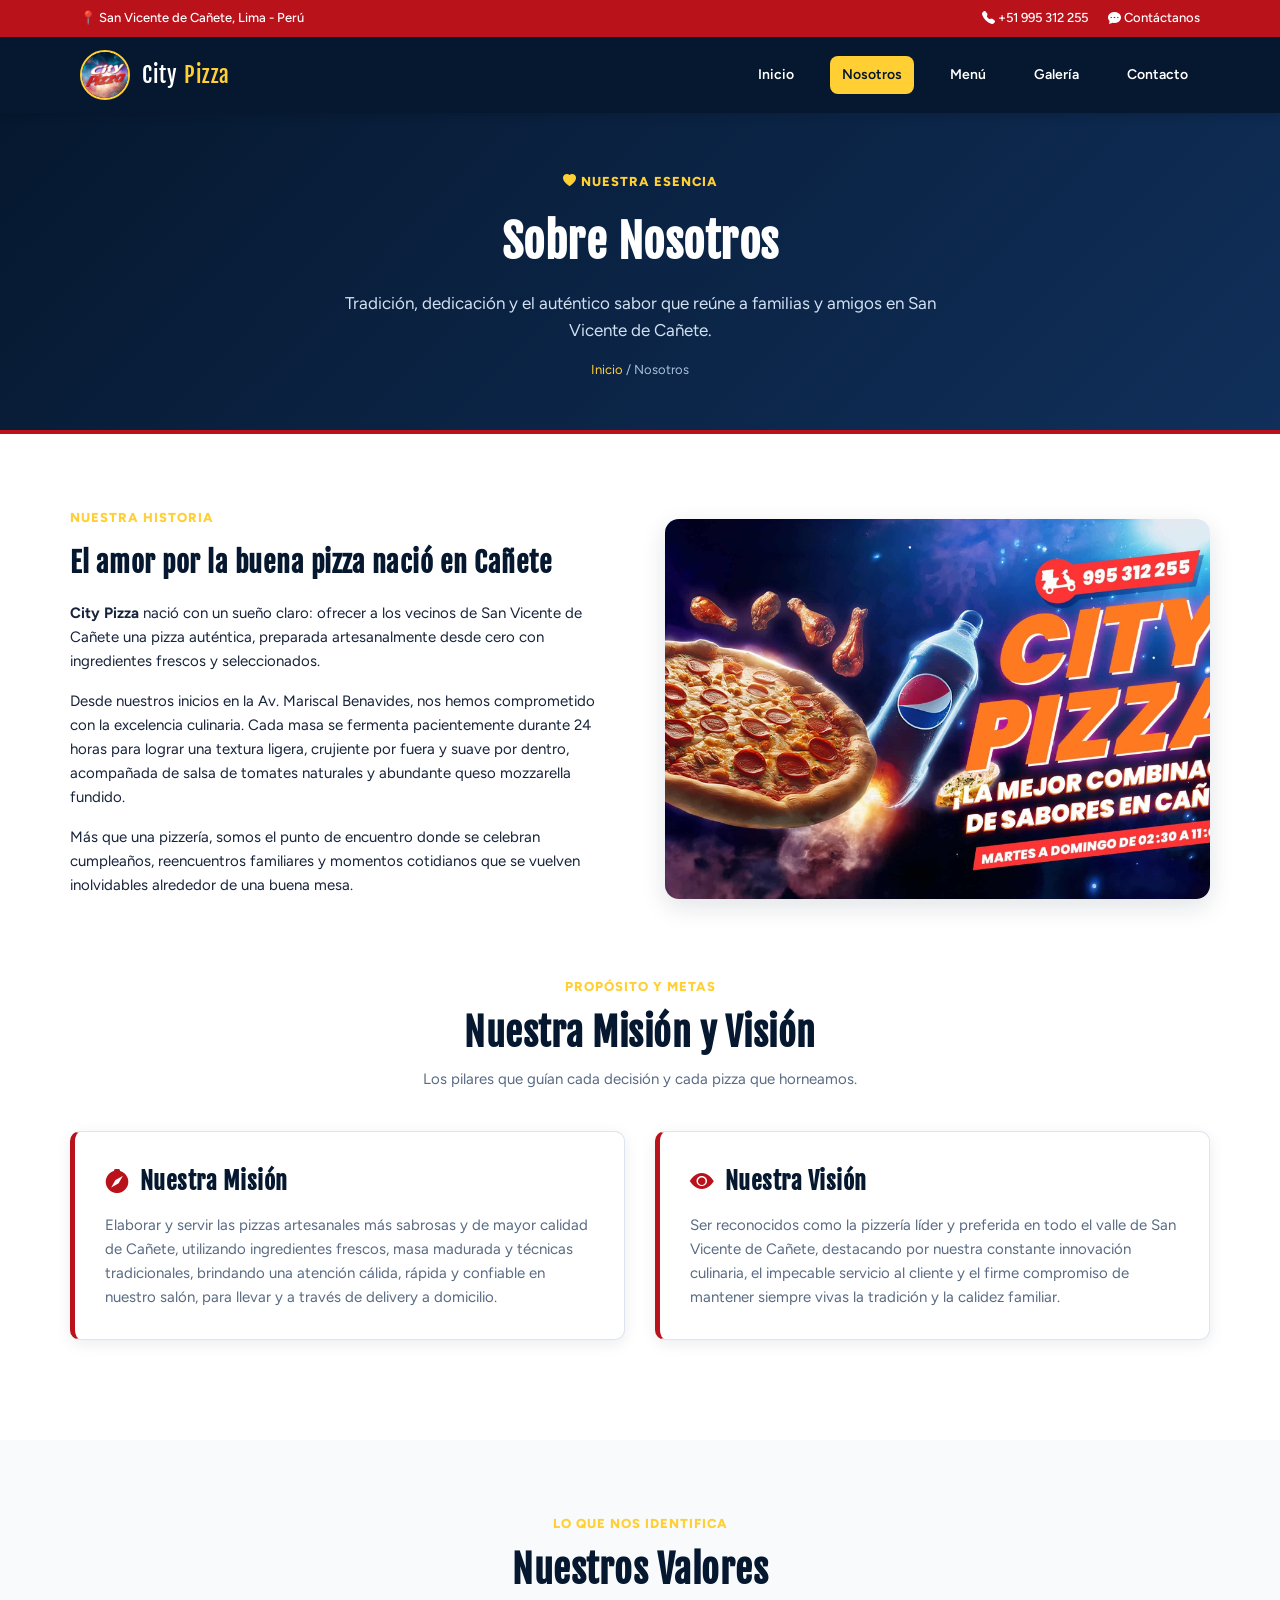
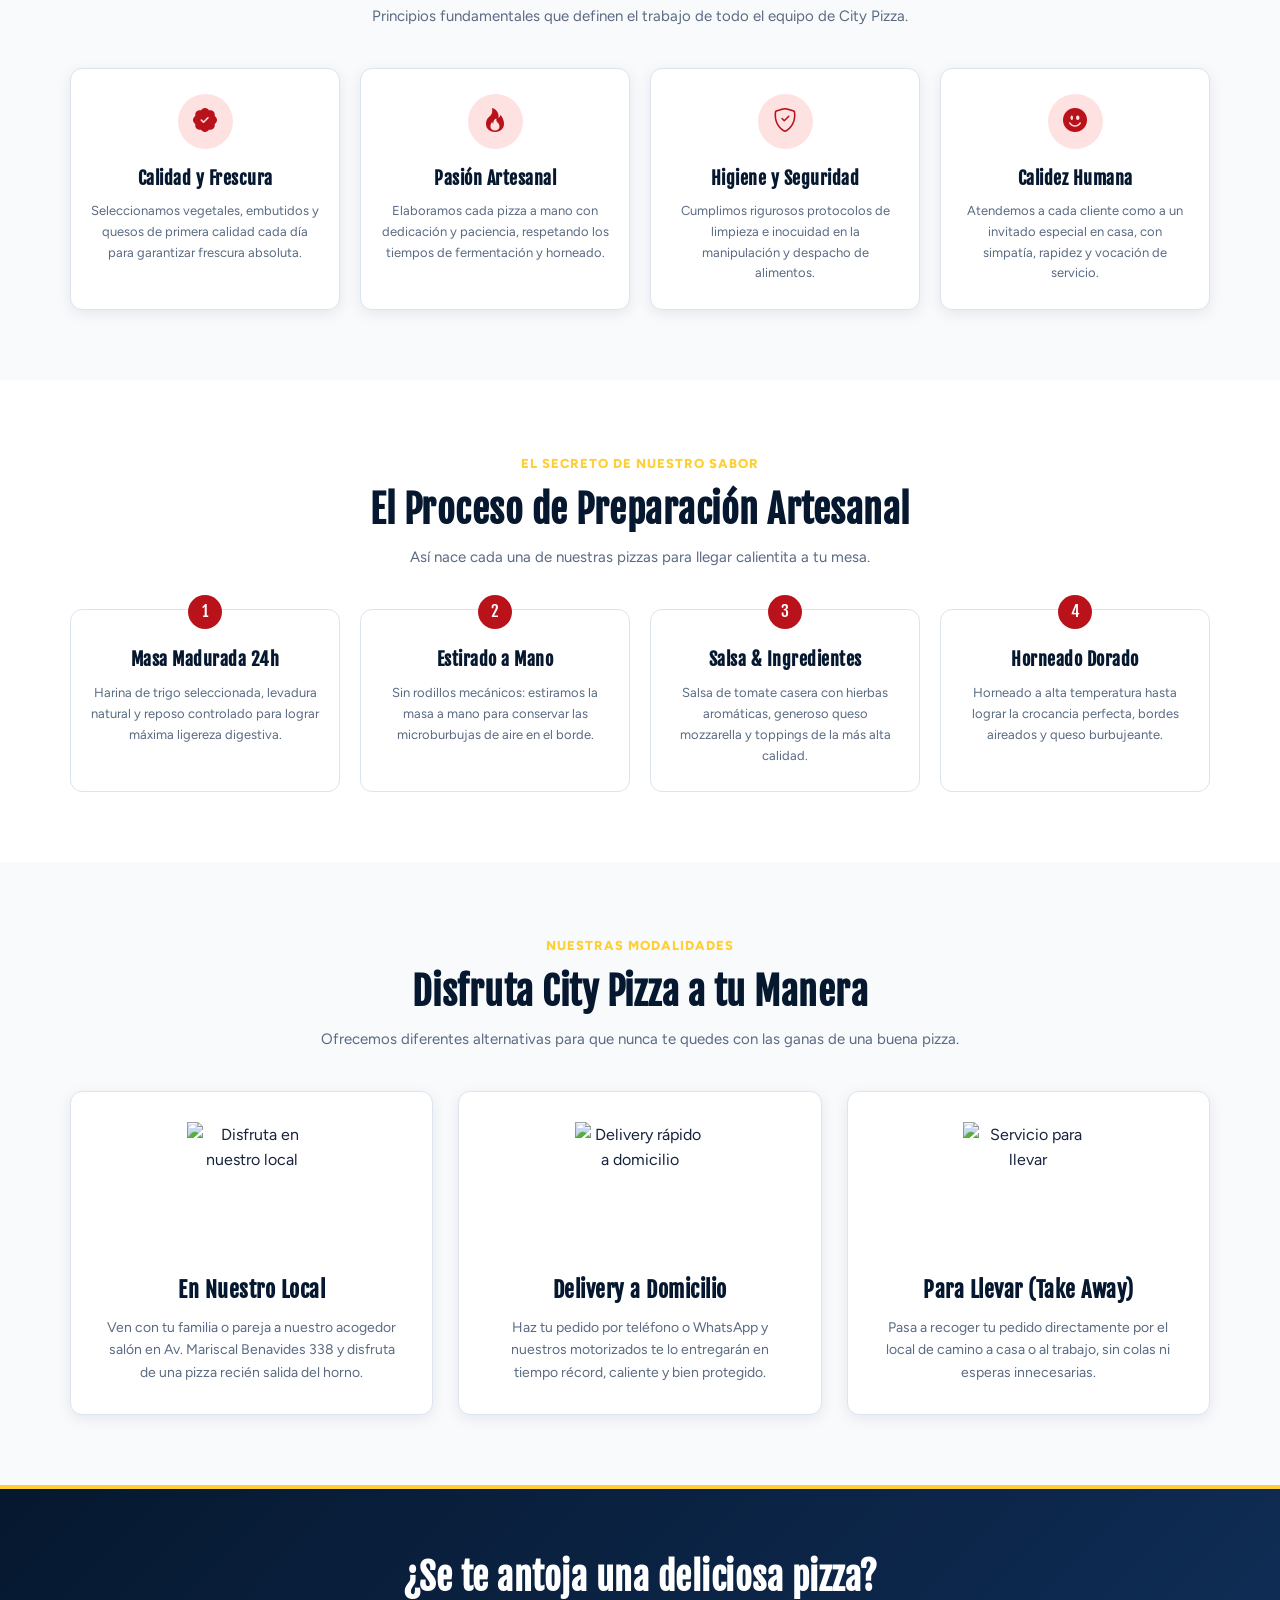
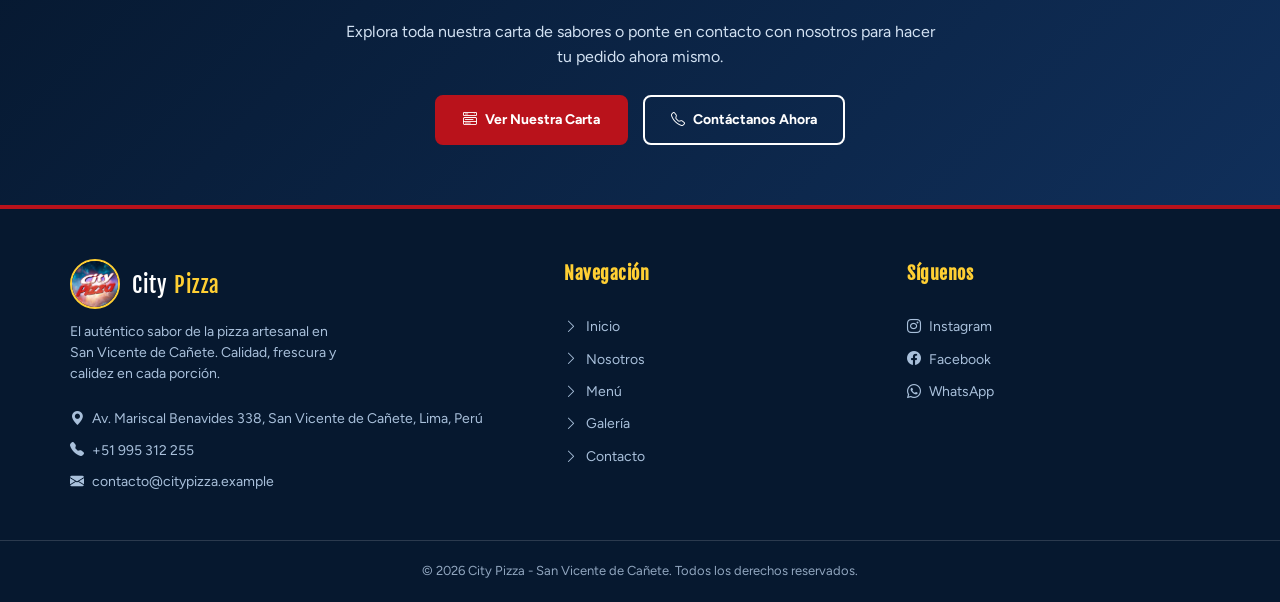
==== nosotros.html @ 76931e7d "feat: Se agregaron 4 páginas y se mejoraron los estilos" ====
<!DOCTYPE html>
<html lang="es">
<head>
    <meta charset="UTF-8">
    <meta name="viewport" content="width=device-width, initial-scale=1.0">
    <meta name="description" content="Conoce la historia, misión, visión y valores de City Pizza en San Vicente de Cañete. Pasión por la auténtica pizza artesanal.">
    <meta name="keywords" content="City Pizza, Nosotros, Historia, San Vicente de Cañete, Pizzería, Misión, Visión">
    <meta name="author" content="City Pizza San Vicente">
    <title>Nosotros | City Pizza San Vicente</title>

    <!-- BOOTSTRAP ICONS -->
    <link rel="stylesheet" href="https://cdn.jsdelivr.net/npm/bootstrap-icons@1.11.3/font/bootstrap-icons.min.css" integrity="sha384-XGjxtQfXaH2tnPFa9x+ruJTuLE3Aa6LhHSWRr1XeTyhezb4abCG4ccI5AkVDxqC+" crossorigin="anonymous">

    <!-- FUENTES DE GOOGLE: Fjalla One para títulos y Figtree para textos -->
    <link rel="preconnect" href="https://fonts.googleapis.com">
    <link rel="preconnect" href="https://fonts.gstatic.com" crossorigin>
    <link href="https://fonts.googleapis.com/css2?family=Figtree:wght@400;500;600;700&family=Fjalla+One&display=swap" rel="stylesheet">

    <!-- ESTILOS PRINCIPALES (PÁGINA NOSOTROS) -->
    <link rel="stylesheet" href="assets/css/nosotros.css">

    <!-- FAVICON -->
    <link rel="icon" type="image/x-icon" href="favicon.ico?v=2">
</head>

<body>

    <div class="encabezado-fijo">
        <!-- BARRA SUPERIOR DE CONTACTO -->
        <div class="top-bar">
            <div class="container top-bar-content">
                <span>📍 San Vicente de Cañete, Lima - Perú</span>
                <div class="top-bar-contact-items">
                    <a href="tel:+51995312255"><i class="bi bi-telephone-fill"></i> +51 995 312 255</a>
                    <a href="contacto.html"><i class="bi bi-chat-dots-fill"></i> Contáctanos</a>
                </div>
            </div>
        </div>

        <!-- CABECERA Y NAVEGACIÓN -->
        <header class="header">
            <div class="container nav-container">
                <a href="index.html" class="logo" aria-label="City Pizza Inicio">
                    <img src="assets/brand/logo.jpg" alt="Logo de City Pizza" class="logo-image">
                    <span class="logo-text">City <span>Pizza</span></span>
                </a>

                <!-- BOTÓN DEL MENÚ HAMBURGUESA -->
                <button class="nav-toggle" type="button"
                    aria-label="Abrir menú"
                    aria-expanded="false"
                    aria-controls="menu-navegacion">
                    <i class="bi bi-list"></i>
                </button>

                <!-- NAVEGACIÓN PRINCIPAL (5 PÁGINAS) -->
                <nav class="nav" id="menu-navegacion">
                    <a href="index.html">Inicio</a>
                    <a href="nosotros.html" aria-current="page">Nosotros</a>
                    <a href="menu.html">Menú</a>
                    <a href="galeria.html">Galería</a>
                    <a href="contacto.html">Contacto</a>
                </nav>
            </div>
        </header>
    </div>

    <!-- ENCABEZADO DE PÁGINA -->
    <header class="page-header">
        <div class="container">
            <span class="hero-tag"><i class="bi bi-heart-fill"></i> NUESTRA ESENCIA</span>
            <h1>Sobre Nosotros</h1>
            <p>
                Tradición, dedicación y el auténtico sabor que reúne a familias y amigos en San Vicente de Cañete.
            </p>
            <div class="breadcrumb">
                <a href="index.html">Inicio</a> / <span>Nosotros</span>
            </div>
        </div>
    </header>

    <main>
        <!-- SECCIÓN 1: HISTORIA -->
        <section class="section section-alt">
            <div class="container">
                <div class="about-story">
                    <div class="about-story-text">
                        <span class="hero-tag">NUESTRA HISTORIA</span>
                        <h3>El amor por la buena pizza nació en Cañete</h3>
                        <p>
                            <strong>City Pizza</strong> nació con un sueño claro: ofrecer a los vecinos de San Vicente de Cañete
                            una pizza auténtica, preparada artesanalmente desde cero con ingredientes frescos y seleccionados.
                        </p>
                        <p>
                            Desde nuestros inicios en la Av. Mariscal Benavides, nos hemos comprometido con la excelencia culinaria.
                            Cada masa se fermenta pacientemente durante 24 horas para lograr una textura ligera, crujiente por fuera y suave por dentro,
                            acompañada de salsa de tomates naturales y abundante queso mozzarella fundido.
                        </p>
                        <p>
                            Más que una pizzería, somos el punto de encuentro donde se celebran cumpleaños, reencuentros familiares
                            y momentos cotidianos que se vuelven inolvidables alrededor de una buena mesa.
                        </p>
                    </div>

                    <div class="about-story-image">
                        <img src="assets/banner.jpg" alt="Pizzas recién horneadas en el local de City Pizza">
                    </div>
                </div>

                <!-- MISIÓN Y VISIÓN -->
                <div class="section-title">
                    <span>PROPÓSITO Y METAS</span>
                    <h2>Nuestra Misión y Visión</h2>
                    <p>Los pilares que guían cada decisión y cada pizza que horneamos.</p>
                </div>

                <div class="mvv-grid">
                    <article class="mvv-card">
                        <h3><i class="bi bi-compass-fill"></i> Nuestra Misión</h3>
                        <p>
                            Elaborar y servir las pizzas artesanales más sabrosas y de mayor calidad de Cañete,
                            utilizando ingredientes frescos, masa madurada y técnicas tradicionales, brindando una atención cálida,
                            rápida y confiable en nuestro salón, para llevar y a través de delivery a domicilio.
                        </p>
                    </article>

                    <article class="mvv-card">
                        <h3><i class="bi bi-eye-fill"></i> Nuestra Visión</h3>
                        <p>
                            Ser reconocidos como la pizzería líder y preferida en todo el valle de San Vicente de Cañete,
                            destacando por nuestra constante innovación culinaria, el impecable servicio al cliente y el firme
                            compromiso de mantener siempre vivas la tradición y la calidez familiar.
                        </p>
                    </article>
                </div>
            </div>
        </section>

        <!-- SECCIÓN 2: VALORES DE LA EMPRESA -->
        <section class="section">
            <div class="container">
                <div class="section-title">
                    <span>LO QUE NOS IDENTIFICA</span>
                    <h2>Nuestros Valores</h2>
                    <p>Principios fundamentales que definen el trabajo de todo el equipo de City Pizza.</p>
                </div>

                <div class="valores-grid">
                    <div class="valor-card">
                        <div class="valor-icon"><i class="bi bi-patch-check-fill"></i></div>
                        <h4>Calidad y Frescura</h4>
                        <p>Seleccionamos vegetales, embutidos y quesos de primera calidad cada día para garantizar frescura absoluta.</p>
                    </div>

                    <div class="valor-card">
                        <div class="valor-icon"><i class="bi bi-fire"></i></div>
                        <h4>Pasión Artesanal</h4>
                        <p>Elaboramos cada pizza a mano con dedicación y paciencia, respetando los tiempos de fermentación y horneado.</p>
                    </div>

                    <div class="valor-card">
                        <div class="valor-icon"><i class="bi bi-shield-check"></i></div>
                        <h4>Higiene y Seguridad</h4>
                        <p>Cumplimos rigurosos protocolos de limpieza e inocuidad en la manipulación y despacho de alimentos.</p>
                    </div>

                    <div class="valor-card">
                        <div class="valor-icon"><i class="bi bi-emoji-smile-fill"></i></div>
                        <h4>Calidez Humana</h4>
                        <p>Atendemos a cada cliente como a un invitado especial en casa, con simpatía, rapidez y vocación de servicio.</p>
                    </div>
                </div>
            </div>
        </section>

        <!-- SECCIÓN 3: PROCESO ARTESANAL -->
        <section class="section section-alt">
            <div class="container">
                <div class="section-title">
                    <span>EL SECRETO DE NUESTRO SABOR</span>
                    <h2>El Proceso de Preparación Artesanal</h2>
                    <p>Así nace cada una de nuestras pizzas para llegar calientita a tu mesa.</p>
                </div>

                <div class="process-grid">
                    <div class="process-step">
                        <div class="process-number">1</div>
                        <h4>Masa Madurada 24h</h4>
                        <p>Harina de trigo seleccionada, levadura natural y reposo controlado para lograr máxima ligereza digestiva.</p>
                    </div>

                    <div class="process-step">
                        <div class="process-number">2</div>
                        <h4>Estirado a Mano</h4>
                        <p>Sin rodillos mecánicos: estiramos la masa a mano para conservar las microburbujas de aire en el borde.</p>
                    </div>

                    <div class="process-step">
                        <div class="process-number">3</div>
                        <h4>Salsa & Ingredientes</h4>
                        <p>Salsa de tomate casera con hierbas aromáticas, generoso queso mozzarella y toppings de la más alta calidad.</p>
                    </div>

                    <div class="process-step">
                        <div class="process-number">4</div>
                        <h4>Horneado Dorado</h4>
                        <p>Horneado a alta temperatura hasta lograr la crocancia perfecta, bordes aireados y queso burbujeante.</p>
                    </div>
                </div>
            </div>
        </section>

        <!-- SECCIÓN 4: MODALIDADES DE ATENCIÓN -->
        <section class="section">
            <div class="container">
                <div class="section-title">
                    <span>NUESTRAS MODALIDADES</span>
                    <h2>Disfruta City Pizza a tu Manera</h2>
                    <p>Ofrecemos diferentes alternativas para que nunca te quedes con las ganas de una buena pizza.</p>
                </div>

                <div class="features">
                    <article class="feature-card">
                        <img class="feature-image" src="assets/pizza.png" alt="Disfruta en nuestro local">
                        <h3>En Nuestro Local</h3>
                        <p>
                            Ven con tu familia o pareja a nuestro acogedor salón en Av. Mariscal Benavides 338 y disfruta de una pizza recién salida del horno.
                        </p>
                    </article>

                    <article class="feature-card">
                        <img class="feature-image" src="assets/delibery.png" alt="Delivery rápido a domicilio">
                        <h3>Delivery a Domicilio</h3>
                        <p>
                            Haz tu pedido por teléfono o WhatsApp y nuestros motorizados te lo entregarán en tiempo récord, caliente y bien protegido.
                        </p>
                    </article>

                    <article class="feature-card">
                        <img class="feature-image" src="assets/parallevar.png" alt="Servicio para llevar">
                        <h3>Para Llevar (Take Away)</h3>
                        <p>
                            Pasa a recoger tu pedido directamente por el local de camino a casa o al trabajo, sin colas ni esperas innecesarias.
                        </p>
                    </article>
                </div>
            </div>
        </section>

        <!-- LLAMADO A LA ACCIÓN (CTA) -->
        <section class="cta-banner">
            <div class="container">
                <h2>¿Se te antoja una deliciosa pizza?</h2>
                <p>Explora toda nuestra carta de sabores o ponte en contacto con nosotros para hacer tu pedido ahora mismo.</p>
                <div class="cta-buttons">
                    <a href="menu.html" class="btn btn-primary"><i class="bi bi-menu-button-wide"></i> Ver Nuestra Carta</a>
                    <a href="contacto.html" class="btn btn-secondary"><i class="bi bi-telephone"></i> Contáctanos Ahora</a>
                </div>
            </div>
        </section>
    </main>

    <!-- FOOTER CON INFORMACIÓN DE CONTACTO COMPLETA -->
    <footer class="footer">
        <div class="container footer-container">
            <div class="footer-brand">
                <a href="index.html" class="logo" aria-label="City Pizza Inicio">
                    <img src="assets/brand/logo.jpg" alt="Logo de City Pizza" class="logo-image">
                    <span class="logo-text">City <span>Pizza</span></span>
                </a>

                <p class="footer-description">
                    El auténtico sabor de la pizza artesanal en San Vicente de Cañete. Calidad, frescura y calidez en cada porción.
                </p>

                <!-- INFORMACIÓN DE CONTACTO COMPLETA (DIRECCIÓN, TELÉFONO Y CORREO) -->
                <address class="footer-contacto">
                    <p><i class="bi bi-geo-alt-fill"></i> Av. Mariscal Benavides 338, San Vicente de Cañete, Lima, Perú</p>
                    <p><i class="bi bi-telephone-fill"></i> <a href="tel:+51995312255">+51 995 312 255</a></p>
                    <p><i class="bi bi-envelope-fill"></i> <a href="mailto:contacto@citypizza.example">contacto@citypizza.example</a></p>
                </address>
            </div>

            <div class="footer-links">
                <h3>Navegación</h3>
                <a href="index.html"><i class="bi bi-chevron-right"></i> Inicio</a>
                <a href="nosotros.html"><i class="bi bi-chevron-right"></i> Nosotros</a>
                <a href="menu.html"><i class="bi bi-chevron-right"></i> Menú</a>
                <a href="galeria.html"><i class="bi bi-chevron-right"></i> Galería</a>
                <a href="contacto.html"><i class="bi bi-chevron-right"></i> Contacto</a>
            </div>

            <div class="footer-social">
                <h3>Síguenos</h3>
                <a href="https://www.instagram.com/citypizza_sanvicente/" target="_blank" rel="noopener noreferrer"><i class="bi bi-instagram"></i> Instagram</a>
                <a href="https://www.facebook.com/YaVieneLaPizza/?locale=es_LA" target="_blank" rel="noopener noreferrer"><i class="bi bi-facebook"></i> Facebook</a>
                <a href="https://wa.me/51995312255" target="_blank" rel="noopener noreferrer"><i class="bi bi-whatsapp"></i> WhatsApp</a>
            </div>
        </div>

        <div class="footer-bottom">
            <p>© 2026 City Pizza - San Vicente de Cañete. Todos los derechos reservados.</p>
        </div>
    </footer>

    <!-- BOTÓN VOLVER ARRIBA -->
    <a href="#inicio" class="scroll-up" title="Volver arriba" aria-label="Volver arriba">
        <i class="bi bi-arrow-up"></i>
    </a>

    <!-- SCRIPT PRINCIPAL -->
    <script src="assets/js/main.js"></script>

</body>
</html>
---- assets/css/nosotros.css ----
/* ===================================================
   CITY PIZZA - NOSOTROS.CSS
   Estilos específicos para nosotros.html (Sobre Nosotros)
   =================================================== */

:root {
    --color-primary: #06182f;
    --color-secondary: #102f5a;
    --color-acento: #ffcf33;
    --color-rojo: #b9121b;
    --color-rojo-hover: #960e15;
    --color-fondo: #f8fafc;
    --color-fondo-card: #ffffff;
    --color-blanco: #ffffff;
    --color-texto: #17233a;
    --color-texto-muted: #596a82;
    --color-borde: #dbe4ef;
    --sombra-suave: 0 4px 15px rgba(6, 24, 47, 0.08);
    --sombra-media: 0 8px 24px rgba(6, 24, 47, 0.12);
}

/* CURSOR PERSONALIZADO Y RESET BÁSICO */
* {
    margin: 0;
    padding: 0;
    box-sizing: border-box;
    cursor: url("../cursor/pizza-cursor.png") 0 18, auto !important;
}

html {
    scroll-behavior: smooth;
}

body {
    font-family: 'Figtree', sans-serif;
    line-height: 1.6;
    color: var(--color-texto);
    background-color: var(--color-fondo);
    overflow-x: hidden;
}

h1, h2, h3, h4, h5, h6 {
    font-family: 'Fjalla One', sans-serif;
    letter-spacing: 0.5px;
}

img {
    display: block;
    max-width: 100%;
    height: auto;
}

a {
    color: inherit;
    text-decoration: none;
    transition: color 0.2s ease;
}

.container {
    width: 92%;
    max-width: 1140px;
    margin: 0 auto;
}

/* ===================================================
   TOP-BAR & HEADER
   =================================================== */
.encabezado-fijo {
    position: sticky;
    top: 0;
    z-index: 1000;
    box-shadow: 0 2px 10px rgba(0, 0, 0, 0.15);
}

.top-bar {
    background-color: var(--color-rojo);
    color: var(--color-blanco);
    padding: 8px 0;
    font-size: 13px;
    font-weight: 500;
}

.top-bar-content {
    display: flex;
    justify-content: space-between;
    align-items: center;
    gap: 15px;
    flex-wrap: wrap;
    padding: 0 10px;
}

.top-bar-contact-items {
    display: flex;
    align-items: center;
    gap: 20px;
}

.top-bar a:hover {
    color: var(--color-acento);
}

.header {
    color: var(--color-blanco);
    background-color: var(--color-primary);
    position: relative;
}

.nav-container {
    min-height: 76px;
    display: flex;
    align-items: center;
    justify-content: space-between;
    position: relative;
    padding: 0 10px;
}

.logo {
    display: flex;
    align-items: center;
    gap: 12px;
    animation: aparecer-izquierda 1.2s ease-out both;
}

.logo-text {
    font-family: 'Fjalla One', sans-serif;
    font-size: 22px;
    color: var(--color-blanco);
    letter-spacing: 1px;
}

.logo-text span {
    color: var(--color-acento);
}

@keyframes aparecer-izquierda {
    0% {
        transform: translateX(-40px);
        opacity: 0;
    }
    100% {
        transform: translateX(0);
        opacity: 1;
    }
}

.logo-image {
    width: 50px;
    height: 50px;
    object-fit: cover;
    border-radius: 50%;
    border: 2px solid var(--color-acento);
}

/* NAVEGACIÓN */
.nav {
    display: flex;
    align-items: center;
    gap: 24px;
}

.nav a {
    font-size: 14px;
    font-weight: 600;
    color: var(--color-blanco);
    padding: 8px 12px;
    border-radius: 8px;
    transition: all 0.25s ease;
}

.nav a:hover {
    color: var(--color-acento);
}

.nav a[aria-current="page"] {
    background-color: var(--color-acento);
    color: var(--color-primary);
}

.nav-toggle {
    display: none;
    background: none;
    border: none;
    color: var(--color-blanco);
    font-size: 30px;
    cursor: pointer;
    padding: 5px;
    line-height: 1;
    border-radius: 6px;
}

/* ===================================================
   BOTONES Y GENERALES
   =================================================== */
.btn {
    display: inline-flex;
    align-items: center;
    justify-content: center;
    gap: 8px;
    padding: 12px 26px;
    border: 2px solid transparent;
    border-radius: 8px;
    font-size: 14px;
    font-weight: 700;
    transition: all 0.25s ease;
    text-align: center;
}

.btn-primary {
    border-color: var(--color-rojo);
    color: var(--color-blanco);
    background-color: var(--color-rojo);
}

.btn-primary:hover {
    background-color: var(--color-rojo-hover);
    border-color: var(--color-rojo-hover);
    color: var(--color-blanco);
    transform: translateY(-2px);
}

.btn-secondary {
    border-color: var(--color-blanco);
    color: var(--color-blanco);
    background-color: transparent;
}

.btn-secondary:hover {
    color: var(--color-primary);
    background-color: var(--color-blanco);
    transform: translateY(-2px);
}

.section {
    padding: 70px 0;
}

.section-alt {
    background-color: var(--color-blanco);
}

.section-title {
    max-width: 720px;
    margin: 0 auto 40px;
    text-align: center;
}

.section-title span,
.hero-tag {
    display: inline-block;
    margin-bottom: 12px;
    color: var(--color-acento);
    font-size: 13px;
    font-weight: 800;
    letter-spacing: 1px;
    text-transform: uppercase;
}

.section-title h2 {
    margin-bottom: 12px;
    color: var(--color-primary);
    font-size: 38px;
    line-height: 1.2;
}

.section-title p {
    color: var(--color-texto-muted);
    font-size: 15px;
}

/* ===================================================
   ENCABEZADO DE PÁGINA (PAGE HEADER)
   =================================================== */
.page-header {
    background: linear-gradient(135deg, var(--color-primary) 0%, var(--color-secondary) 100%);
    color: var(--color-blanco);
    padding: 55px 0 50px;
    text-align: center;
    position: relative;
    border-bottom: 4px solid var(--color-rojo);
}

.page-header h1 {
    font-size: 46px;
    margin-bottom: 12px;
    color: var(--color-blanco);
}

.page-header p {
    font-size: 17px;
    color: #d2e1f2;
    max-width: 650px;
    margin: 0 auto;
}

.breadcrumb {
    margin-top: 15px;
    font-size: 13px;
    color: #a9c0db;
}

.breadcrumb a {
    color: var(--color-acento);
}

.breadcrumb a:hover {
    text-decoration: underline;
}

/* ===================================================
   SECCIÓN HISTORIA (ABOUT STORY)
   =================================================== */
.about-story {
    display: grid;
    grid-template-columns: 1fr 1fr;
    gap: 50px;
    align-items: center;
    margin-bottom: 60px;
}

.about-story-text h3 {
    font-size: 28px;
    color: var(--color-primary);
    margin-bottom: 15px;
}

.about-story-text p {
    margin-bottom: 16px;
    color: var(--color-texto);
    font-size: 15px;
}

.about-story-image {
    border-radius: 14px;
    overflow: hidden;
    box-shadow: var(--sombra-media);
}

.about-story-image img {
    width: 100%;
    height: 380px;
    object-fit: cover;
}

/* ===================================================
   MISIÓN Y VISIÓN (GRID)
   =================================================== */
.mvv-grid {
    display: grid;
    grid-template-columns: repeat(2, 1fr);
    gap: 30px;
    margin-bottom: 30px;
}

.mvv-card {
    background-color: var(--color-blanco);
    border: 1px solid var(--color-borde);
    border-left: 5px solid var(--color-rojo);
    border-radius: 10px;
    padding: 30px;
    box-shadow: var(--sombra-suave);
}

.mvv-card h3 {
    color: var(--color-primary);
    font-size: 24px;
    margin-bottom: 12px;
    display: flex;
    align-items: center;
    gap: 10px;
}

.mvv-card h3 i {
    color: var(--color-rojo);
}

.mvv-card p {
    color: var(--color-texto-muted);
    font-size: 15px;
}

/* ===================================================
   VALORES DE LA EMPRESA (GRID)
   =================================================== */
.valores-grid {
    display: grid;
    grid-template-columns: repeat(4, 1fr);
    gap: 20px;
    margin-top: 30px;
}

.valor-card {
    background-color: var(--color-blanco);
    border: 1px solid var(--color-borde);
    border-radius: 12px;
    padding: 25px 20px;
    text-align: center;
    box-shadow: var(--sombra-suave);
    transition: transform 0.25s ease;
}

.valor-card:hover {
    transform: translateY(-5px);
}

.valor-icon {
    width: 55px;
    height: 55px;
    margin: 0 auto 15px;
    display: grid;
    place-items: center;
    background-color: #fee2e2;
    color: var(--color-rojo);
    font-size: 24px;
    border-radius: 50%;
}

.valor-card h4 {
    font-size: 18px;
    color: var(--color-primary);
    margin-bottom: 8px;
}

.valor-card p {
    font-size: 13px;
    color: var(--color-texto-muted);
}

/* ===================================================
   PROCESO DE PREPARACIÓN ARTESANAL (GRID)
   =================================================== */
.process-grid {
    display: grid;
    grid-template-columns: repeat(4, 1fr);
    gap: 20px;
    margin-top: 35px;
}

.process-step {
    background-color: var(--color-blanco);
    border-radius: 12px;
    padding: 25px 20px;
    border: 1px solid var(--color-borde);
    position: relative;
    text-align: center;
}

.process-number {
    position: absolute;
    top: -15px;
    left: 50%;
    transform: translateX(-50%);
    width: 34px;
    height: 34px;
    background-color: var(--color-rojo);
    color: var(--color-blanco);
    border-radius: 50%;
    display: grid;
    place-items: center;
    font-family: 'Fjalla One', sans-serif;
    font-size: 16px;
}

.process-step h4 {
    margin-top: 10px;
    margin-bottom: 10px;
    font-size: 18px;
    color: var(--color-primary);
}

.process-step p {
    font-size: 13px;
    color: var(--color-texto-muted);
}

/* ===================================================
   MODALIDADES DE SERVICIO (FEATURES)
   =================================================== */
.features {
    display: grid;
    grid-template-columns: repeat(3, 1fr);
    gap: 25px;
}

.feature-card {
    padding: 30px;
    border: 1px solid var(--color-borde);
    border-radius: 12px;
    background-color: var(--color-blanco);
    text-align: center;
    box-shadow: var(--sombra-suave);
    transition: transform 0.3s ease, box-shadow 0.3s ease;
}

.feature-card:hover {
    transform: translateY(-6px);
    box-shadow: var(--sombra-media);
}

.feature-image {
    width: 130px;
    height: 130px;
    margin: 0 auto 20px;
    object-fit: contain;
}

.feature-card h3 {
    margin-bottom: 10px;
    font-size: 22px;
    color: var(--color-primary);
}

.feature-card p {
    color: var(--color-texto-muted);
    font-size: 14px;
}

/* ===================================================
   CTA BANNER
   =================================================== */
.cta-banner {
    background: linear-gradient(135deg, var(--color-primary) 0%, var(--color-secondary) 100%);
    color: var(--color-blanco);
    padding: 60px 0;
    text-align: center;
    border-top: 4px solid var(--color-acento);
}

.cta-banner h2 {
    font-size: 36px;
    margin-bottom: 12px;
}

.cta-banner p {
    font-size: 16px;
    color: #d2e1f2;
    max-width: 600px;
    margin: 0 auto 25px;
}

.cta-buttons {
    display: flex;
    justify-content: center;
    gap: 15px;
    flex-wrap: wrap;
}

/* ===================================================
   FOOTER
   =================================================== */
.footer {
    padding-top: 50px;
    color: var(--color-blanco);
    background-color: var(--color-primary);
    border-top: 4px solid var(--color-rojo);
}

.footer-container {
    display: grid;
    grid-template-columns: 1.5fr 1fr 1fr;
    gap: 40px;
    padding-bottom: 40px;
}

.footer-brand {
    display: flex;
    flex-direction: column;
    align-items: flex-start;
    gap: 12px;
}

.footer-description {
    max-width: 280px;
    color: #a9c0db;
    font-size: 14px;
    line-height: 1.5;
}

.footer-contacto {
    font-style: normal;
    margin-top: 10px;
    line-height: 1.8;
}

.footer-contacto p {
    color: #a9c0db;
    font-size: 14px;
    margin-bottom: 6px;
    display: flex;
    align-items: center;
    gap: 8px;
}

.footer-contacto a {
    color: #a9c0db;
}

.footer-contacto a:hover {
    color: var(--color-acento);
}

.footer h3 {
    margin-bottom: 18px;
    font-size: 18px;
    color: var(--color-acento);
    letter-spacing: 0.5px;
}

.footer-links,
.footer-social {
    display: flex;
    flex-direction: column;
    gap: 10px;
}

.footer-links a,
.footer-social a {
    color: #a9c0db;
    font-size: 14px;
    display: inline-flex;
    align-items: center;
    gap: 8px;
    transition: color 0.2s ease, transform 0.2s ease;
}

.footer-links a:hover,
.footer-social a:hover {
    color: var(--color-acento);
    transform: translateX(4px);
}

.footer-bottom {
    padding: 20px;
    border-top: 1px solid rgba(255, 255, 255, 0.15);
    color: #91a6bf;
    text-align: center;
    font-size: 13px;
}

/* ===================================================
   BOTÓN «IR ARRIBA»
   =================================================== */
.scroll-up {
    position: fixed;
    bottom: 25px;
    right: 25px;
    width: 45px;
    height: 45px;
    background-color: var(--color-rojo);
    color: var(--color-blanco);
    display: flex;
    justify-content: center;
    align-items: center;
    border-radius: 10px;
    z-index: 1000;
    font-size: 20px;
    opacity: 0;
    visibility: hidden;
    pointer-events: none;
    transition: opacity 0.3s ease, visibility 0.3s ease, transform 0.3s ease, background-color 0.2s ease;
    box-shadow: 0 4px 15px rgba(0, 0, 0, 0.3);
}

.scroll-up.show {
    opacity: 1;
    visibility: visible;
    pointer-events: auto;
}

.scroll-up:hover {
    transform: translateY(-5px);
    background-color: var(--color-rojo-hover);
    color: var(--color-blanco);
}

/* ===================================================
   MEDIA QUERIES RESPONSIVE (1200, 992, 768, 480, 360 px)
   =================================================== */

/* 1200px */
@media (max-width: 1200px) {
    .container {
        width: 94%;
        max-width: 1100px;
    }

    .valores-grid,
    .process-grid {
        grid-template-columns: repeat(2, 1fr);
    }
}

/* 992px */
@media (max-width: 992px) {
    .nav-toggle {
        display: block;
    }

    .nav {
        display: none;
    }

    .nav.nav-open {
        display: flex;
        flex-direction: column;
        position: absolute;
        top: 100%;
        left: 0;
        right: 0;
        background-color: var(--color-primary);
        padding: 22px;
        gap: 15px;
        box-shadow: 0 10px 25px rgba(0, 0, 0, 0.35);
        border-top: 1px solid rgba(255, 255, 255, 0.15);
        z-index: 1000;
    }

    .nav.nav-open a {
        padding: 10px 14px;
        width: 100%;
        border-radius: 6px;
    }

    .about-story {
        grid-template-columns: 1fr;
        gap: 30px;
    }

    .features {
        grid-template-columns: repeat(2, 1fr);
    }

    .features .feature-card:last-child {
        grid-column: span 2;
        max-width: 500px;
        margin: 0 auto;
        width: 100%;
    }

    .footer-container {
        grid-template-columns: 1fr 1fr;
        gap: 30px;
    }

    .footer-brand {
        grid-column: span 2;
    }
}

/* Regreso limpio al menú de escritorio por encima de 992px */
@media (min-width: 993px) {
    .nav-toggle {
        display: none !important;
    }

    .nav {
        display: flex !important;
        flex-direction: row !important;
        position: static !important;
        background-color: transparent !important;
        box-shadow: none !important;
        border-top: none !important;
        padding: 0 !important;
    }
}

/* 768px */
@media (max-width: 768px) {
    .section {
        padding: 55px 0;
    }

    .page-header {
        padding: 40px 0;
    }

    .page-header h1 {
        font-size: 34px;
    }

    .section-title h2 {
        font-size: 30px;
    }

    .mvv-grid {
        grid-template-columns: 1fr;
    }

    .features {
        grid-template-columns: 1fr;
    }

    .features .feature-card:last-child {
        grid-column: span 1;
        max-width: 100%;
    }

    .footer-container {
        grid-template-columns: 1fr;
        gap: 25px;
    }

    .footer-brand {
        grid-column: span 1;
    }
}

/* 480px */
@media (max-width: 480px) {
    .container {
        width: 92%;
    }

    .top-bar-content {
        justify-content: center;
        text-align: center;
        gap: 8px;
    }

    .top-bar-contact-items {
        flex-direction: column;
        gap: 4px;
    }

    .valores-grid,
    .process-grid {
        grid-template-columns: 1fr;
    }

    .cta-buttons {
        flex-direction: column;
        width: 100%;
    }

    .cta-buttons .btn {
        width: 100%;
    }

    .scroll-up {
        bottom: 18px;
        right: 18px;
        width: 40px;
        height: 40px;
        font-size: 18px;
    }
}

/* 360px */
@media (max-width: 360px) {
    .container {
        width: 94%;
        padding: 0 4px;
    }

    .logo-text {
        font-size: 18px;
    }

    .logo-image {
        width: 42px;
        height: 42px;
    }

    .page-header h1 {
        font-size: 28px;
    }

    .section-title h2 {
        font-size: 25px;
    }

    .btn {
        padding: 10px 18px;
        font-size: 13px;
    }
}
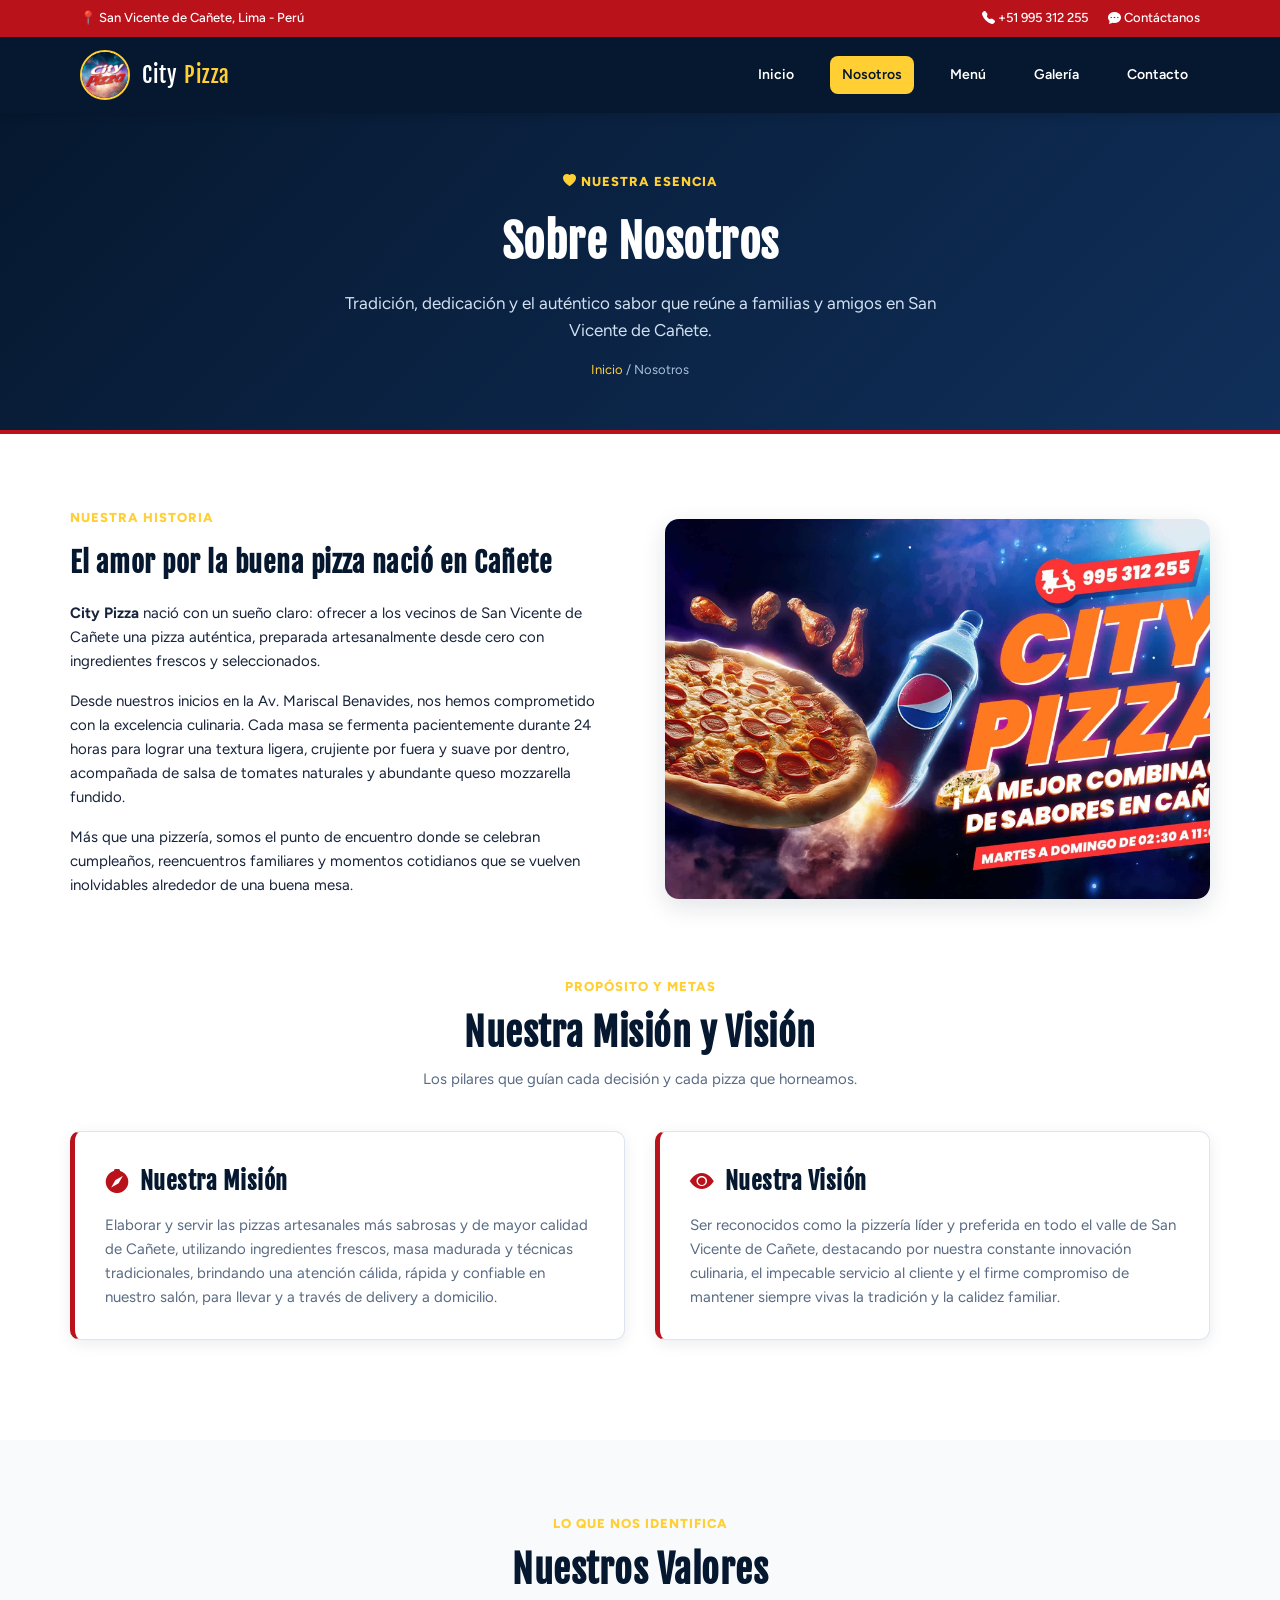
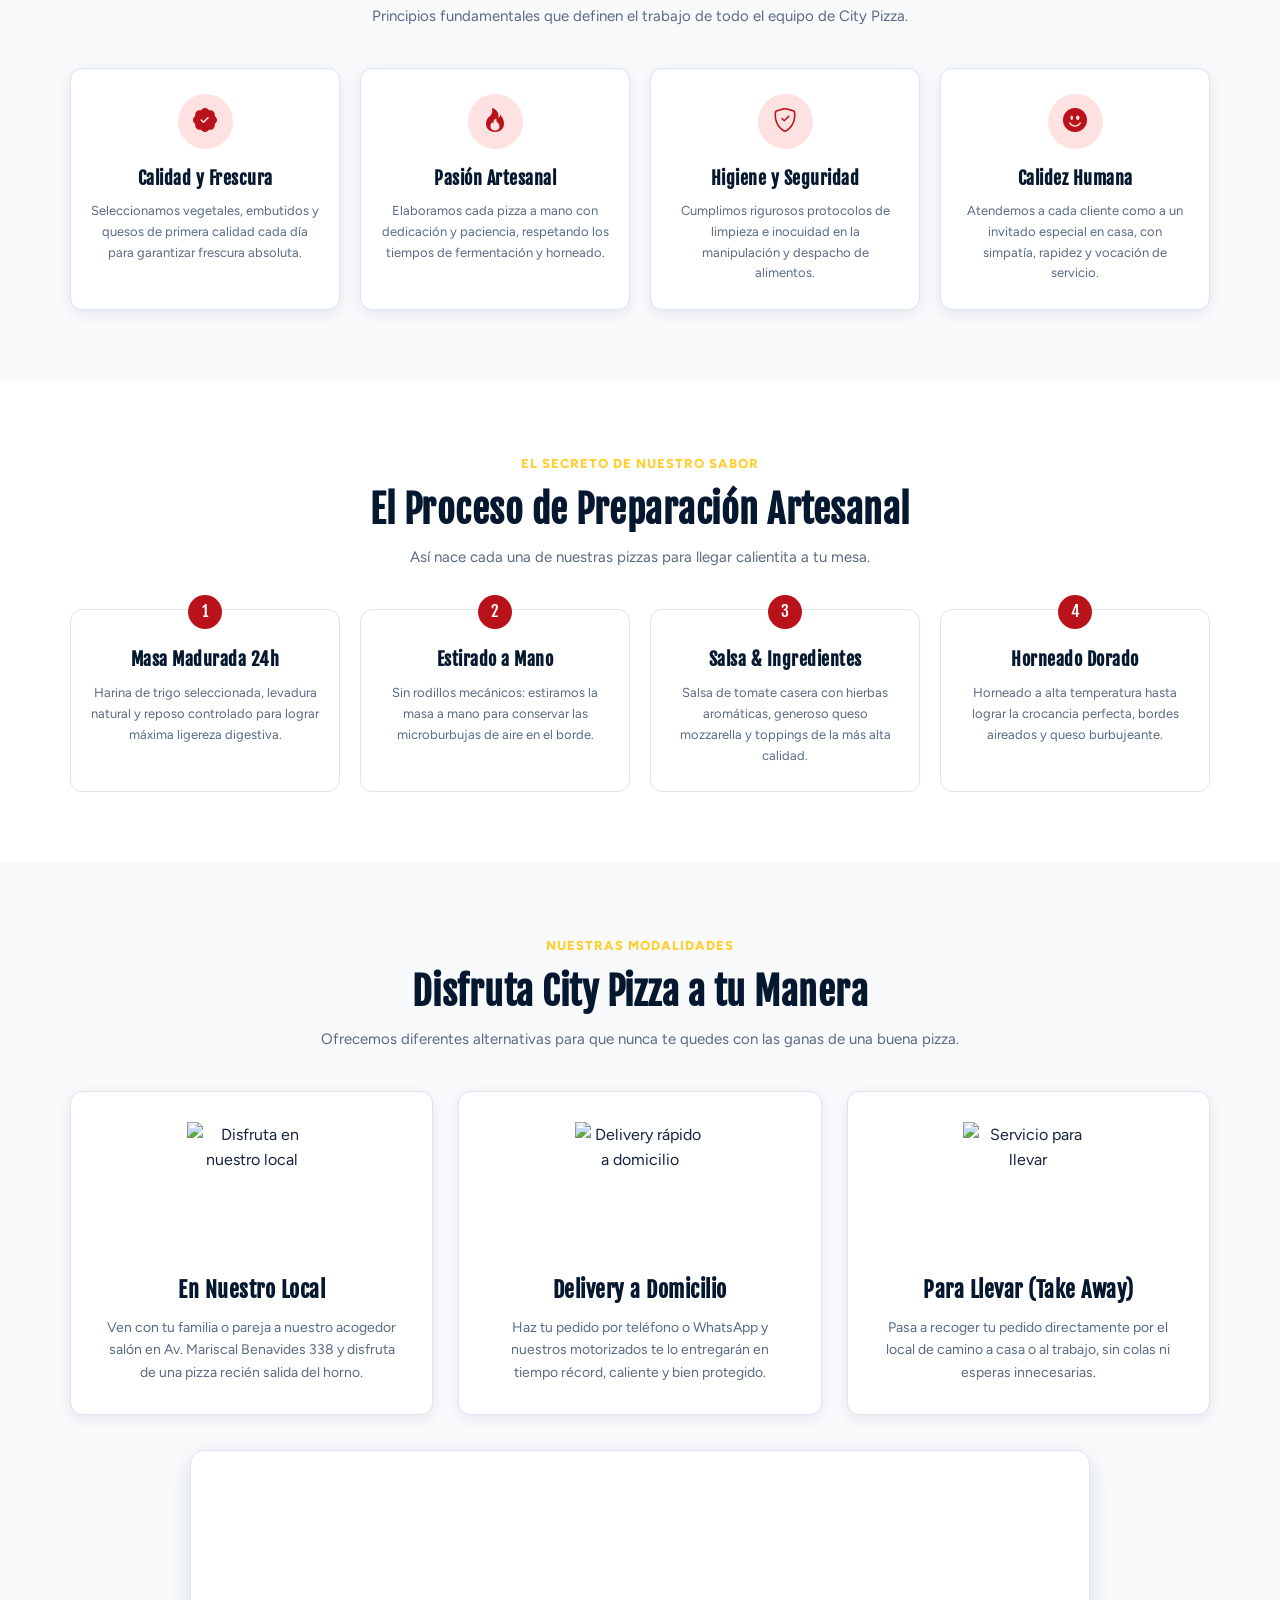
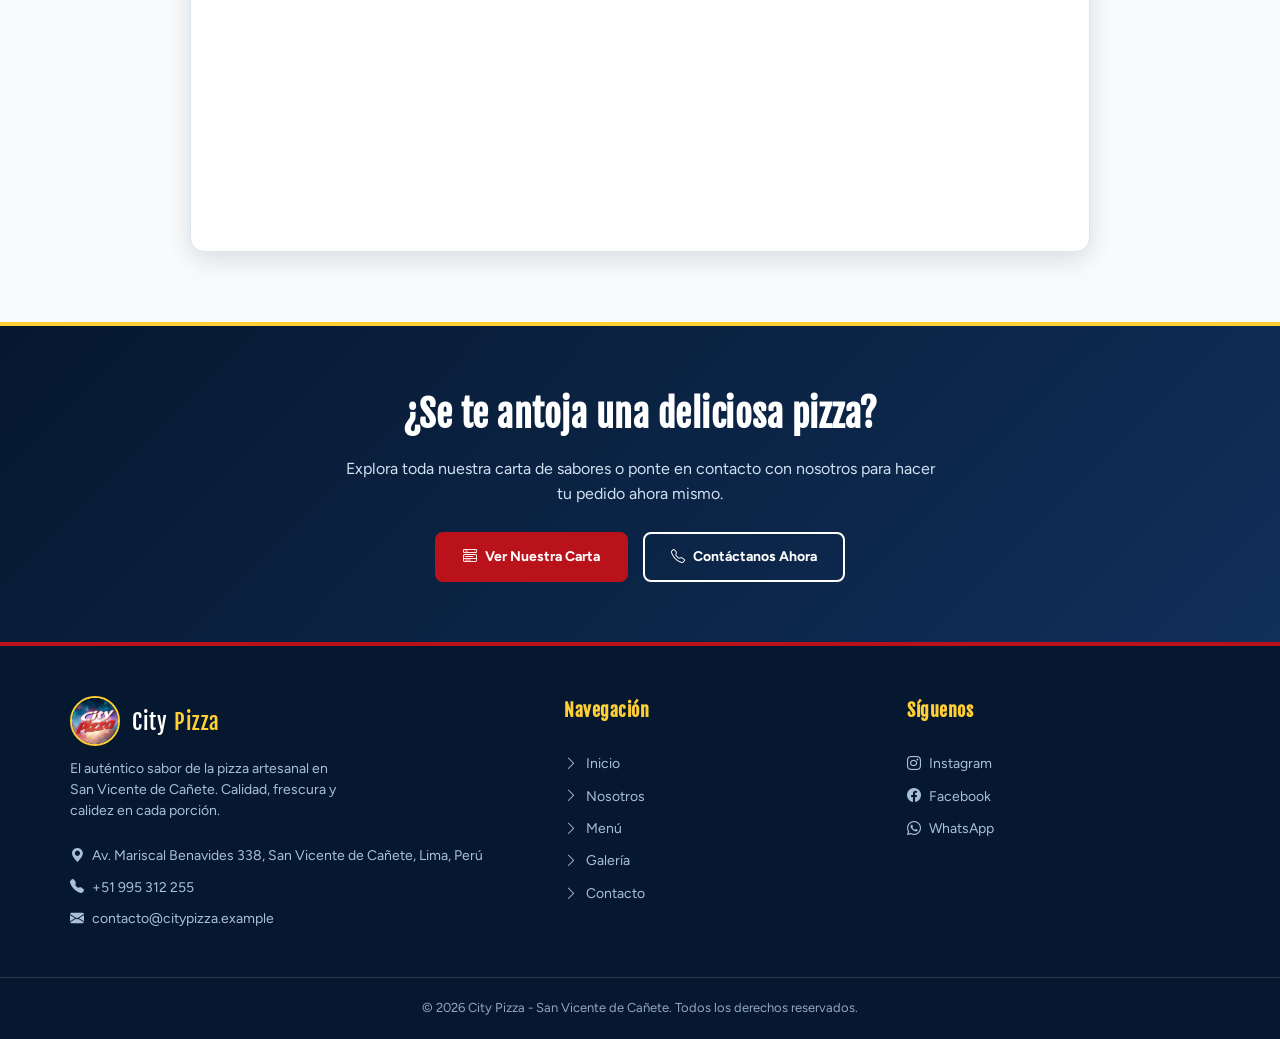
==== commit e486f190: "feat: Se ha agregado la ubicación maps en la sección "index" y "nosotros"" ====
--- a/nosotros.html
+++ b/nosotros.html
@@ -244,6 +244,11 @@
                         </p>
                     </article>
                 </div>
+
+                <!-- UBICACIÓN GOOGLE MAPS -->
+                <div class="map-container">
+                    <iframe src="https://www.google.com/maps/embed?pb=!1m18!1m12!1m3!1d343.5093603897542!2d-76.38179373767098!3d-13.076053193435209!2m3!1f0!2f0!3f0!3m2!1i1024!2i768!4f13.1!3m3!1m2!1s0x910ff9e99428a54b%3A0x8e5229dd11c90def!2sCity%20Pizza%20Center!5e0!3m2!1ses!2spe!4v1794547014747!5m2!1ses!2spe" width="600" height="450" style="border:0;" allowfullscreen="" loading="lazy" referrerpolicy="strict-origin-when-cross-origin"></iframe>
+                </div>
             </div>
         </section>
 
--- a/assets/css/nosotros.css
+++ b/assets/css/nosotros.css
@@ -515,6 +515,27 @@
 }
 
 /* ===================================================
+   MAPA DE UBICACIÓN GOOGLE MAPS
+   =================================================== */
+.map-container {
+    width: 100%;
+    max-width: 900px;
+    margin: 35px auto 0;
+    border-radius: 14px;
+    overflow: hidden;
+    box-shadow: var(--sombra-media);
+    border: 1px solid var(--color-borde);
+    background-color: var(--color-blanco);
+}
+
+.map-container iframe {
+    width: 100%;
+    height: 400px;
+    display: block;
+    border: 0;
+}
+
+/* ===================================================
    CTA BANNER
    =================================================== */
 .cta-banner {
@@ -781,6 +802,10 @@
         font-size: 30px;
     }
 
+    .map-container iframe {
+        height: 320px;
+    }
+
     .mvv-grid {
         grid-template-columns: 1fr;
     }
